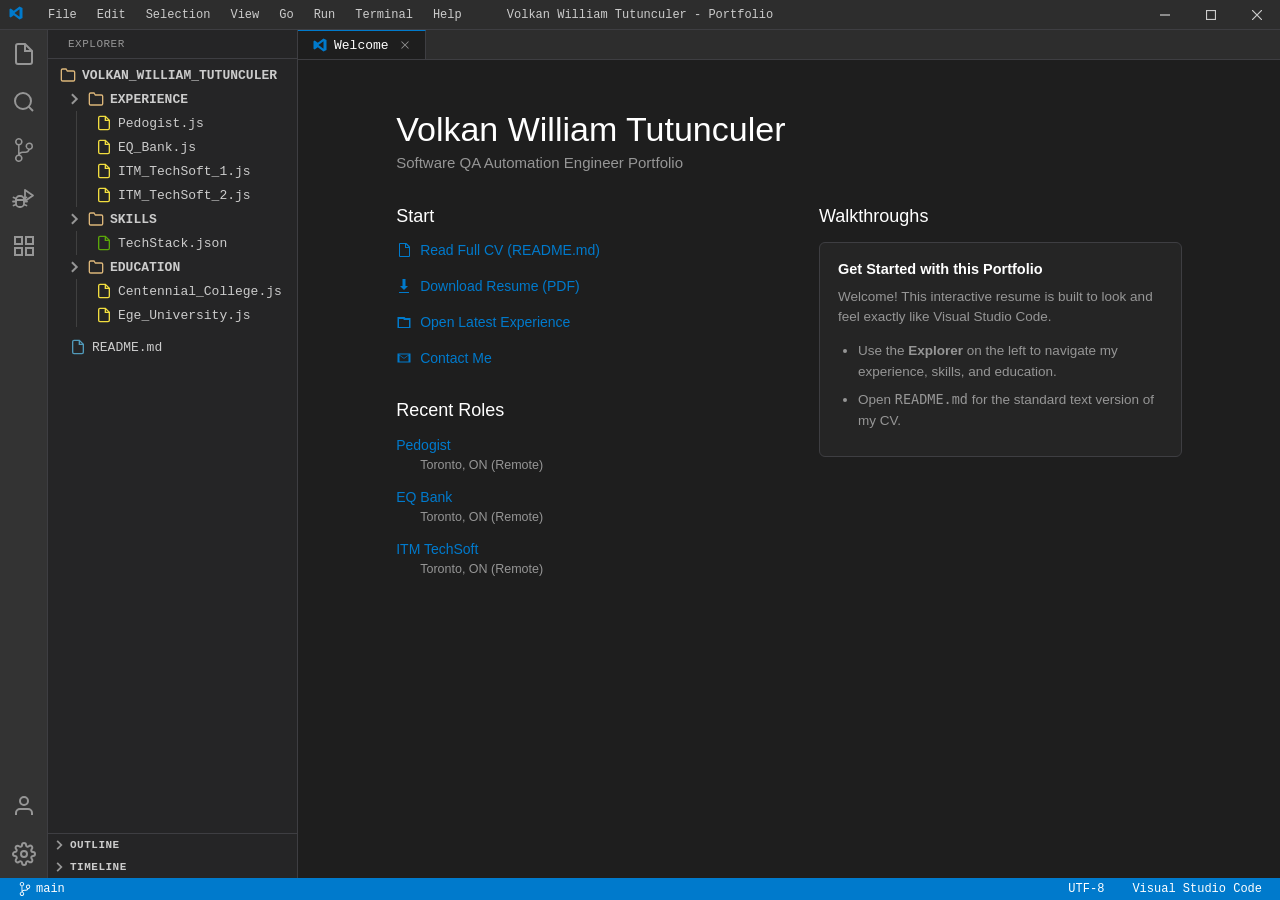
==== index.html @ 27e16d0a "first commit" ====
<!DOCTYPE html>
<html lang="en">

<head>
    <meta charset="UTF-8">
    <meta name="viewport" content="width=device-width, initial-scale=1.0">
    <title>Volkan William Tutunculer - Portfolio</title>
    <link rel="stylesheet" href="style.css">
</head>

<body>
    <div class="vscode-container">
        <div class="title-bar">
            <div class="title-bar-left">
                <div class="hamburger-menu" id="hamburger-btn">
                    <svg viewBox="0 0 24 24" fill="none" stroke="currentColor" stroke-width="2">
                        <line x1="3" y1="12" x2="21" y2="12"></line>
                        <line x1="3" y1="6" x2="21" y2="6"></line>
                        <line x1="3" y1="18" x2="21" y2="18"></line>
                    </svg>
                </div>
                <div class="title-bar-icon">
                    <svg viewBox="0 0 16 16" fill="none" xmlns="http://www.w3.org/2000/svg">
                        <path
                            d="M11.5 1.5L5.76 5.76L2.72 3.4L1.5 4.16V11.84L2.72 12.6L5.76 10.24L11.5 14.5L14.5 13.12V2.88L11.5 1.5ZM11.5 11.72L6.48 8L11.5 4.28V11.72Z"
                            fill="currentColor" />
                    </svg>
                </div>
                <div class="title-bar-menu">
                    <span>File</span><span>Edit</span><span>Selection</span><span>View</span><span>Go</span><span>Run</span><span>Terminal</span><span>Help</span>
                </div>
            </div>
            <div class="title-bar-center">Volkan William Tutunculer - Portfolio</div>
            <div class="title-bar-right">
                <button class="title-bar-button"><svg viewBox="0 0 10 10" fill="none" stroke="currentColor">
                        <path d="M0,5 H10" />
                    </svg></button>
                <button class="title-bar-button"><svg viewBox="0 0 10 10" fill="none" stroke="currentColor">
                        <rect x="0.5" y="0.5" width="9" height="9" />
                    </svg></button>
                <button class="title-bar-button close"><svg viewBox="0 0 10 10" fill="none" stroke="currentColor">
                        <path d="M0,0 L10,10 M10,0 L0,10" />
                    </svg></button>
            </div>
        </div>

        <div class="activity-bar">
            <div class="activity-bar-top">
                <div class="activity-bar-item" title="Explorer">
                    <svg viewBox="0 0 24 24" fill="none" stroke="currentColor" stroke-width="2">
                        <path d="M13 2H6a2 2 0 0 0-2 2v16a2 2 0 0 0 2 2h12a2 2 0 0 0 2-2V9z" />
                        <polyline points="13 2 13 9 20 9" />
                    </svg>
                </div>
                <div class="activity-bar-item" title="Search">
                    <svg viewBox="0 0 24 24" fill="none" stroke="currentColor" stroke-width="2">
                        <circle cx="11" cy="11" r="8" />
                        <path d="m21 21-4.35-4.35" />
                    </svg>
                </div>
                <div class="activity-bar-item" title="Source Control">
                    <svg viewBox="0 0 24 24" fill="currentColor">
                        <path
                            d="M21.007 8.222A3.738 3.738 0 0 0 15.045 5.2a3.737 3.737 0 0 0 1.156 6.583 2.988 2.988 0 0 1-2.668 1.67h-2.99a4.456 4.456 0 0 0-2.989 1.165V7.4a3.737 3.737 0 1 0-1.494 0v9.117a3.776 3.776 0 1 0 1.816.099 2.99 2.99 0 0 1 2.668-1.667h2.99a4.484 4.484 0 0 0 4.223-3.039 3.736 3.736 0 0 0 3.25-3.687zM4.565 3.738a2.242 2.242 0 1 1 4.484 0 2.242 2.242 0 0 1-4.484 0zm4.484 16.441a2.242 2.242 0 1 1-4.484 0 2.242 2.242 0 0 1 4.484 0zm8.221-9.715a2.242 2.242 0 1 1 0-4.485 2.242 2.242 0 0 1 0 4.485z" />
                    </svg>
                </div>
                <div class="activity-bar-item" title="Run and Debug">
                    <svg viewBox="0 0 24 24" fill="none" stroke="currentColor" stroke-width="1.8" stroke-linecap="round"
                        stroke-linejoin="round">
                        <polygon points="13,4 21,9.5 13,15" />
                        <rect x="4" y="10" width="8" height="11" rx="3.5" />
                        <path d="M4 14h8" />
                        <path d="M1.5 11.5L4 12.5 M1 15.5h3 M1.5 19.5L4 18.5" />
                        <path d="M14.5 11.5L12 12.5 M15 15.5h-3 M14.5 19.5L12 18.5" />
                    </svg>
                </div>
                <div class="activity-bar-item" title="Extensions">
                    <svg viewBox="0 0 24 24" fill="none" stroke="currentColor" stroke-width="2">
                        <rect x="3" y="3" width="7" height="7" />
                        <rect x="14" y="3" width="7" height="7" />
                        <rect x="14" y="14" width="7" height="7" />
                        <rect x="3" y="14" width="7" height="7" />
                    </svg>
                </div>
            </div>

            <div class="activity-bar-bottom">
                <div class="activity-bar-item" title="Accounts">
                    <svg viewBox="0 0 24 24" fill="none" stroke="currentColor" stroke-width="2">
                        <path d="M20 21v-2a4 4 0 0 0-4-4H8a4 4 0 0 0-4 4v2" />
                        <circle cx="12" cy="7" r="4" />
                    </svg>
                </div>
                <div class="activity-bar-item" title="Manage">
                    <svg viewBox="0 0 24 24" fill="none" stroke="currentColor" stroke-width="2">
                        <circle cx="12" cy="12" r="3" />
                        <path
                            d="M19.4 15a1.65 1.65 0 0 0 .33 1.82l.06.06a2 2 0 0 1 0 2.83 2 2 0 0 1-2.83 0l-.06-.06a1.65 1.65 0 0 0-1.82-.33 1.65 1.65 0 0 0-1 1.51V21a2 2 0 0 1-2 2 2 2 0 0 1-2-2v-.09A1.65 1.65 0 0 0 9 19.4a1.65 1.65 0 0 0-1.82.33l-.06.06a2 2 0 0 1-2.83 0 2 2 0 0 1 0-2.83l.06-.06a1.65 1.65 0 0 0 .33-1.82 1.65 1.65 0 0 0-1.51-1H3a2 2 0 0 1-2-2 2 2 0 0 1 2-2h.09A1.65 1.65 0 0 0 4.6 9a1.65 1.65 0 0 0-.33-1.82l-.06-.06a2 2 0 0 1 0-2.83 2 2 0 0 1 2.83 0l.06.06a1.65 1.65 0 0 0 1.82.33H9a1.65 1.65 0 0 0 1-1.51V3a2 2 0 0 1 2-2 2 2 0 0 1 2 2v.09a1.65 1.65 0 0 0 1 1.51 1.65 1.65 0 0 0 1.82-.33l.06-.06a2 2 0 0 1 2.83 0 2 2 0 0 1 0 2.83l-.06.06a1.65 1.65 0 0 0-.33 1.82V9a1.65 1.65 0 0 0 1.51 1H21a2 2 0 0 1 2 2 2 2 0 0 1-2 2h-.09a1.65 1.65 0 0 0-1.51 1z" />
                    </svg>
                </div>
            </div>
        </div>

        <div class="sidebar-overlay" id="sidebar-overlay"></div>

        <div class="sidebar" id="sidebar">
            <div class="sidebar-header">EXPLORER</div>
            <div class="sidebar-content">
                <div class="file-tree">
                    <div class="file-tree-item folder indent-0" style="cursor: default;">
                        <svg viewBox="0 0 24 24" fill="none" stroke="currentColor" stroke-width="2" class="icon-folder">
                            <path d="M22 19a2 2 0 0 1-2 2H4a2 2 0 0 1-2-2V5a2 2 0 0 1 2-2h5l2 3h9a2 2 0 0 1 2 2z" />
                        </svg>
                        <span>VOLKAN_WILLIAM_TUTUNCULER</span>
                    </div>

                    <div class="folder-group">
                        <div class="file-tree-item folder indent-1">
                            <svg class="chevron" viewBox="0 0 16 16" fill="currentColor">
                                <path d="M5.2 3.9l1.4-1.4 5.5 5.5-5.5 5.5-1.4-1.4 4.1-4.1z" />
                            </svg>
                            <svg viewBox="0 0 24 24" fill="none" stroke="currentColor" stroke-width="2"
                                class="icon-folder">
                                <path d="M22 19a2 2 0 0 1-2 2H4a2 2 0 0 1-2-2V5a2 2 0 0 1 2-2h5l2 3h9a2 2 0 0 1 2 2z" />
                            </svg>
                            <span>EXPERIENCE</span>
                        </div>
                        <div class="folder-contents">
                            <div class="file-tree-item indent-2" data-file="Pedogist.js">
                                <svg viewBox="0 0 24 24" fill="none" stroke="#f1dd3f" stroke-width="2" width="16"
                                    height="16">
                                    <path d="M14 2H6a2 2 0 0 0-2 2v16a2 2 0 0 0 2 2h12a2 2 0 0 0 2-2V8z" />
                                    <polyline points="14 2 14 8 20 8" />
                                </svg>
                                <span>Pedogist.js</span>
                            </div>
                            <div class="file-tree-item indent-2" data-file="EQ_Bank.js">
                                <svg viewBox="0 0 24 24" fill="none" stroke="#f1dd3f" stroke-width="2" width="16"
                                    height="16">
                                    <path d="M14 2H6a2 2 0 0 0-2 2v16a2 2 0 0 0 2 2h12a2 2 0 0 0 2-2V8z" />
                                    <polyline points="14 2 14 8 20 8" />
                                </svg>
                                <span>EQ_Bank.js</span>
                            </div>
                            <div class="file-tree-item indent-2" data-file="ITM_TechSoft_1.js">
                                <svg viewBox="0 0 24 24" fill="none" stroke="#f1dd3f" stroke-width="2" width="16"
                                    height="16">
                                    <path d="M14 2H6a2 2 0 0 0-2 2v16a2 2 0 0 0 2 2h12a2 2 0 0 0 2-2V8z" />
                                    <polyline points="14 2 14 8 20 8" />
                                </svg>
                                <span>ITM_TechSoft_1.js</span>
                            </div>
                            <div class="file-tree-item indent-2" data-file="ITM_TechSoft_2.js">
                                <svg viewBox="0 0 24 24" fill="none" stroke="#f1dd3f" stroke-width="2" width="16"
                                    height="16">
                                    <path d="M14 2H6a2 2 0 0 0-2 2v16a2 2 0 0 0 2 2h12a2 2 0 0 0 2-2V8z" />
                                    <polyline points="14 2 14 8 20 8" />
                                </svg>
                                <span>ITM_TechSoft_2.js</span>
                            </div>
                        </div>
                    </div>

                    <div class="folder-group">
                        <div class="file-tree-item folder indent-1">
                            <svg class="chevron" viewBox="0 0 16 16" fill="currentColor">
                                <path d="M5.2 3.9l1.4-1.4 5.5 5.5-5.5 5.5-1.4-1.4 4.1-4.1z" />
                            </svg>
                            <svg viewBox="0 0 24 24" fill="none" stroke="currentColor" stroke-width="2"
                                class="icon-folder">
                                <path d="M22 19a2 2 0 0 1-2 2H4a2 2 0 0 1-2-2V5a2 2 0 0 1 2-2h5l2 3h9a2 2 0 0 1 2 2z" />
                            </svg>
                            <span>SKILLS</span>
                        </div>
                        <div class="folder-contents">
                            <div class="file-tree-item indent-2" data-file="TechStack.json">
                                <svg viewBox="0 0 24 24" fill="none" stroke="#5ba709" stroke-width="2" width="16"
                                    height="16">
                                    <path d="M14 2H6a2 2 0 0 0-2 2v16a2 2 0 0 0 2 2h12a2 2 0 0 0 2-2V8z" />
                                    <polyline points="14 2 14 8 20 8" />
                                </svg>
                                <span>TechStack.json</span>
                            </div>
                        </div>
                    </div>

                    <div class="folder-group">
                        <div class="file-tree-item folder indent-1">
                            <svg class="chevron" viewBox="0 0 16 16" fill="currentColor">
                                <path d="M5.2 3.9l1.4-1.4 5.5 5.5-5.5 5.5-1.4-1.4 4.1-4.1z" />
                            </svg>
                            <svg viewBox="0 0 24 24" fill="none" stroke="currentColor" stroke-width="2"
                                class="icon-folder">
                                <path d="M22 19a2 2 0 0 1-2 2H4a2 2 0 0 1-2-2V5a2 2 0 0 1 2-2h5l2 3h9a2 2 0 0 1 2 2z" />
                            </svg>
                            <span>EDUCATION</span>
                        </div>
                        <div class="folder-contents">
                            <div class="file-tree-item indent-2" data-file="Centennial_College.js">
                                <svg viewBox="0 0 24 24" fill="none" stroke="#f1dd3f" stroke-width="2" width="16"
                                    height="16">
                                    <path d="M14 2H6a2 2 0 0 0-2 2v16a2 2 0 0 0 2 2h12a2 2 0 0 0 2-2V8z" />
                                    <polyline points="14 2 14 8 20 8" />
                                </svg>
                                <span>Centennial_College.js</span>
                            </div>
                            <div class="file-tree-item indent-2" data-file="Ege_University.js">
                                <svg viewBox="0 0 24 24" fill="none" stroke="#f1dd3f" stroke-width="2" width="16"
                                    height="16">
                                    <path d="M14 2H6a2 2 0 0 0-2 2v16a2 2 0 0 0 2 2h12a2 2 0 0 0 2-2V8z" />
                                    <polyline points="14 2 14 8 20 8" />
                                </svg>
                                <span>Ege_University.js</span>
                            </div>
                        </div>
                    </div>

                    <div class="file-tree-item indent-1" data-file="README.md" style="margin-top: 8px;">
                        <svg viewBox="0 0 24 24" fill="none" stroke="#519aba" stroke-width="2" width="16" height="16">
                            <path d="M14 2H6a2 2 0 0 0-2 2v16a2 2 0 0 0 2 2h12a2 2 0 0 0 2-2V8z" />
                            <polyline points="14 2 14 8 20 8" />
                        </svg>
                        <span>README.md</span>
                    </div>

                </div>

                <div class="sidebar-footer-panels">
                    <div class="panel-header">
                        <svg viewBox="0 0 16 16" fill="currentColor">
                            <path d="M5.2 3.9l1.4-1.4 5.5 5.5-5.5 5.5-1.4-1.4 4.1-4.1z" />
                        </svg>
                        OUTLINE
                    </div>
                    <div class="panel-header">
                        <svg viewBox="0 0 16 16" fill="currentColor">
                            <path d="M5.2 3.9l1.4-1.4 5.5 5.5-5.5 5.5-1.4-1.4 4.1-4.1z" />
                        </svg>
                        TIMELINE
                    </div>
                </div>
            </div>
        </div>

        <div class="editor">
            <div class="editor-tabs" id="tabs-container"></div>
            <div class="editor-content-wrapper">
                <div id="welcome-screen" class="welcome-screen" style="display: none;">
                    <div class="welcome-header">
                        <h1>Volkan William Tutunculer</h1>
                        <p>Software QA Automation Engineer Portfolio</p>
                    </div>
                    <div class="welcome-content">
                        <div class="welcome-col">
                            <h2>Start</h2>
                            <ul class="welcome-list">
                                <li>
                                    <a class="welcome-link" onclick="openFileHelper('README.md')">
                                        <svg viewBox="0 0 16 16">
                                            <path
                                                d="M13.71 4.29l-3-3L10 1H4a1 1 0 0 0-1 1v12a1 1 0 0 0 1 1h9a1 1 0 0 0 1-1V5l-.29-.71zM10 2.41l2.59 2.59H10V2.41zM13 14H4V2h5v4h4v8z" />
                                        </svg>
                                        Read Full CV (README.md)
                                    </a>
                                </li>
                                <li>
                                    <a class="welcome-link" href="william_tutunculer_resume_2303.pdf"
                                        download="William_Tutunculer_Resume.pdf" target="_blank">
                                        <svg viewBox="0 0 16 16" fill="currentColor">
                                            <path d="M8 12l-4-4h2.5V1h3v7H12L8 12zm-5 2v1h10v-1H3z" />
                                        </svg>
                                        Download Resume (PDF)
                                    </a>
                                </li>
                                <li>
                                    <a class="welcome-link" onclick="openFileHelper('Pedogist.js')">
                                        <svg viewBox="0 0 16 16">
                                            <path d="M14 4h-4.5l-1-1h-7v11h13V4zm-1 9H3V5h4.08l1 1H13v7z" />
                                        </svg>
                                        Open Latest Experience
                                    </a>
                                </li>
                                <li>
                                    <a class="welcome-link" href="mailto:volkan.tutunculer@outlook.com">
                                        <svg viewBox="0 0 16 16">
                                            <path
                                                d="M1.5 3.5v9h13v-9h-13zM13 4.5l-5 3.5-5-3.5h10zm-.5 7h-9v-6l4.5 3.15L12.5 5.5v6z" />
                                        </svg>
                                        Contact Me
                                    </a>
                                </li>
                            </ul>

                            <h2>Recent Roles</h2>
                            <ul class="welcome-list">
                                <li>
                                    <a class="welcome-link" onclick="openFileHelper('Pedogist.js')">Pedogist</a>
                                    <div class="welcome-detail">Toronto, ON (Remote)</div>
                                </li>
                                <li>
                                    <a class="welcome-link" onclick="openFileHelper('EQ_Bank.js')">EQ Bank</a>
                                    <div class="welcome-detail">Toronto, ON (Remote)</div>
                                </li>
                                <li>
                                    <a class="welcome-link" onclick="openFileHelper('ITM_TechSoft_1.js')">ITM
                                        TechSoft</a>
                                    <div class="welcome-detail">Toronto, ON (Remote)</div>
                                </li>
                            </ul>
                        </div>

                        <div class="welcome-col">
                            <h2>Walkthroughs</h2>
                            <div class="walkthrough-card">
                                <h3>Get Started with this Portfolio</h3>
                                <p>Welcome! This interactive resume is built to look and feel exactly like Visual Studio
                                    Code.</p>
                                <ul class="walkthrough-bullets">
                                    <li style="margin-bottom: 6px;">Use the <b>Explorer</b> on the left to navigate my
                                        experience, skills,
                                        and education.</li>
                                    <li style="margin-bottom: 6px;">Open <code>README.md</code> for the standard text
                                        version of my CV.
                                    </li>
                                </ul>
                            </div>
                        </div>
                    </div>
                </div>

                <div class="editor-code" id="editor-code">
                    <div class="line-numbers" id="line-numbers-container"></div>
                    <div class="code-area">
                        <pre id="code-output"></pre>
                    </div>
                </div>

                <div class="terminal-container" id="terminal-container" style="display: none;">
                    <div class="terminal-header">
                        <span>PROBLEMS</span>
                        <span>OUTPUT</span>
                        <span>DEBUG CONSOLE</span>
                        <span class="active">TERMINAL</span>
                        <span>PORTS</span>

                        <div class="terminal-header-right">
                            <svg viewBox="0 0 24 24" fill="none" stroke="currentColor" stroke-width="2">
                                <path d="M12 20h9" />
                                <path d="M16.5 3.5a2.121 2.121 0 0 1 3 3L7 19l-4 1 1-4L16.5 3.5z" />
                            </svg>
                            <svg viewBox="0 0 24 24" fill="none" stroke="currentColor" stroke-width="2">
                                <polyline points="3 6 5 6 21 6" />
                                <path
                                    d="M19 6v14a2 2 0 0 1-2 2H7a2 2 0 0 1-2-2V6m3 0V4a2 2 0 0 1 2-2h4a2 2 0 0 1 2 2v2" />
                                <line x1="10" y1="11" x2="10" y2="17" />
                                <line x1="14" y1="11" x2="14" y2="17" />
                            </svg>
                            <svg viewBox="0 0 24 24" fill="none" stroke="currentColor" stroke-width="2">
                                <polyline points="18 15 12 9 6 15" />
                            </svg>
                            <svg viewBox="0 0 24 24" fill="none" stroke="currentColor" stroke-width="2">
                                <line x1="18" y1="6" x2="6" y2="18" />
                                <line x1="6" y1="6" x2="18" y2="18" />
                            </svg>
                        </div>
                    </div>
                    <div class="terminal-body" id="terminal-body">
                        <div class="terminal-prompt">
                            <span class="term-path">PS D:\Projects\Portfolio&gt;</span>
                            <span class="term-cursor"></span>
                        </div>
                    </div>
                </div>
            </div>
        </div>

        <div class="status-bar">
            <div class="status-bar-left">
                <div class="status-bar-item"><svg viewBox="0 0 24 24" fill="currentColor">
                        <path
                            d="M21.007 8.222A3.738 3.738 0 0 0 15.045 5.2a3.737 3.737 0 0 0 1.156 6.583 2.988 2.988 0 0 1-2.668 1.67h-2.99a4.456 4.456 0 0 0-2.989 1.165V7.4a3.737 3.737 0 1 0-1.494 0v9.117a3.776 3.776 0 1 0 1.816.099 2.99 2.99 0 0 1 2.668-1.667h2.99a4.484 4.484 0 0 0 4.223-3.039 3.736 3.736 0 0 0 3.25-3.687zM4.565 3.738a2.242 2.242 0 1 1 4.484 0 2.242 2.242 0 0 1-4.484 0zm4.484 16.441a2.242 2.242 0 1 1-4.484 0 2.242 2.242 0 0 1 4.484 0zm8.221-9.715a2.242 2.242 0 1 1 0-4.485 2.242 2.242 0 0 1 0 4.485z" />
                    </svg><span>main</span></div>
            </div>
            <div class="status-bar-right">
                <div class="status-bar-item">UTF-8</div>
                <div class="status-bar-item" id="status-language">Visual Studio Code</div>
            </div>
        </div>
    </div>

    <script src="script.js"></script>
</body>

</html>
---- style.css ----
/* VS Code Dark+ Theme Colors */
:root {
  --vscode-bg: #1e1e1e;
  --vscode-sidebar-bg: #252526;
  --vscode-activity-bar-bg: #333333;
  --vscode-editor-bg: #1e1e1e;
  --vscode-tab-bg: #2d2d2d;
  --vscode-tab-active-bg: #1e1e1e;
  --vscode-status-bar-bg: #007acc;
  --vscode-border: #3e3e42;

  --vscode-fg: #cccccc;
  --vscode-fg-secondary: #969696;
  --vscode-fg-active: #ffffff;

  --vscode-accent: #007acc;
  --vscode-accent-hover: #1f8ad2;
  --vscode-hover: #2a2d2e;
  --vscode-line-number: #858585;
  --vscode-selection: #264f78;
  --vscode-guide: #404040;

  /* Syntax Highlighting */
  --syntax-keyword: #569cd6;
  --syntax-string: #ce9178;
  --syntax-number: #b5cea8;
  --syntax-property: #9cdcfe;
  --syntax-comment: #6a9955;

  /* Terminal Colors */
  --term-green: #16c60c;
  --term-blue: #3b8eea;
  --term-yellow: #f5f543;
}

* {
  margin: 0;
  padding: 0;
  box-sizing: border-box;
}

body {
  font-family: "Consolas", "Courier New", "Monaco", monospace;
  background: var(--vscode-bg);
  color: var(--vscode-fg);
  overflow: hidden;
  height: 100vh;
}

/* Main Container */
.vscode-container {
  display: grid;
  grid-template-columns: 48px 250px 1fr;
  grid-template-rows: 30px 1fr 22px;
  height: 100vh;
  width: 100vw;
  position: relative;
}

/* Title Bar */
.title-bar {
  grid-column: 1 / -1;
  grid-row: 1;
  background: var(--vscode-tab-bg);
  display: flex;
  align-items: center;
  justify-content: space-between;
  padding: 0;
  font-size: 12px;
  border-bottom: 1px solid var(--vscode-border);
  user-select: none;
}

.title-bar-left {
  display: flex;
  align-items: center;
  gap: 16px;
  padding-left: 8px;
}

.hamburger-menu {
  display: none;
  align-items: center;
  justify-content: center;
  width: 26px;
  height: 26px;
  cursor: pointer;
  border-radius: 3px;
}

.hamburger-menu:hover {
  background: var(--vscode-hover);
}

.title-bar-icon svg {
  width: 16px;
  height: 16px;
  color: #007acc;
  transition: color 0.2s ease;
  cursor: pointer;
}

.title-bar-icon:hover svg {
  color: #4fb1ff;
}

.title-bar-menu {
  display: flex;
  gap: 4px;
}

.title-bar-menu span {
  padding: 4px 8px;
  cursor: pointer;
  transition: background 0.1s;
}

.title-bar-menu span:hover {
  background: var(--vscode-hover);
}

.title-bar-center {
  position: absolute;
  left: 50%;
  transform: translateX(-50%);
  white-space: nowrap;
}

.title-bar-right {
  display: flex;
  height: 100%;
}

.title-bar-button {
  width: 46px;
  height: 100%;
  display: flex;
  align-items: center;
  justify-content: center;
  background: transparent;
  border: none;
  color: var(--vscode-fg);
  cursor: default;
  transition: background 0.1s;
}

.title-bar-button:hover {
  background: rgba(255, 255, 255, 0.1);
}

.title-bar-button.close:hover {
  background: #e81123;
  color: white;
}

.title-bar-button svg {
  width: 10px;
  height: 10px;
  stroke-width: 1.2;
}

/* Activity Bar */
.activity-bar {
  grid-column: 1;
  grid-row: 2;
  background: var(--vscode-activity-bar-bg);
  display: flex;
  flex-direction: column;
  align-items: center;
  border-right: 1px solid var(--vscode-border);
  z-index: 10;
}

.activity-bar-top {
  display: flex;
  flex-direction: column;
  align-items: center;
  width: 100%;
}

.activity-bar-bottom {
  display: flex;
  flex-direction: column;
  align-items: center;
  width: 100%;
  margin-top: auto;
}

.activity-bar-item {
  width: 48px;
  height: 48px;
  display: flex;
  align-items: center;
  justify-content: center;
  color: var(--vscode-fg-secondary);
  cursor: default;
  position: relative;
}

.activity-bar-item:hover {
  color: var(--vscode-fg-active);
}

.activity-bar-item svg {
  width: 24px;
  height: 24px;
}

.sidebar-overlay {
  display: none;
  position: absolute;
  top: 30px;
  left: 48px;
  right: 0;
  bottom: 22px;
  background: rgba(0, 0, 0, 0.5);
  z-index: 30;
}

/* Sidebar & Explorer */
.sidebar {
  grid-column: 2;
  grid-row: 2;
  background: var(--vscode-sidebar-bg);
  display: flex;
  flex-direction: column;
  border-right: 1px solid var(--vscode-border);
  overflow: hidden;
  z-index: 10;
}

.sidebar-header {
  padding: 8px 20px;
  font-size: 11px;
  letter-spacing: 0.5px;
  color: var(--vscode-fg-secondary);
  border-bottom: 1px solid var(--vscode-border);
  flex-shrink: 0;
}

.sidebar-content {
  flex: 1;
  display: flex;
  flex-direction: column;
  overflow-y: auto;
}

.file-tree {
  padding: 4px 0;
  flex: 1;
}

.file-tree-item {
  display: flex;
  align-items: center;
  gap: 6px;
  padding: 4px 8px;
  font-size: 13px;
  cursor: pointer;
  color: var(--vscode-fg);
  transition: background 0.1s;
  user-select: none;
}

.file-tree-item:hover {
  background: var(--vscode-hover);
}

.file-tree-item.active {
  background: var(--vscode-selection);
  color: var(--vscode-fg-active);
}

.file-tree-item.folder {
  font-weight: 600;
}

.file-tree-item.folder.indent-0:hover {
  background: transparent;
}

.chevron {
  transition: transform 0.15s ease;
  margin-left: -4px;
  color: var(--vscode-fg-secondary);
}

.folder-group.collapsed .chevron {
  transform: rotate(-90deg);
}

.folder-group.collapsed .folder-contents {
  display: none;
}

.indent-0 {
  padding-left: 12px;
}
.indent-1 {
  padding-left: 22px;
}
.indent-2 {
  padding-left: 48px;
}

.folder-contents {
  position: relative;
}

.folder-contents::before {
  content: "";
  position: absolute;
  left: 28px;
  top: 0;
  bottom: 0;
  width: 1px;
  background: var(--vscode-guide);
  z-index: 1;
}

.file-tree-item svg {
  width: 16px;
  height: 16px;
  flex-shrink: 0;
  position: relative;
  z-index: 2;
}

.icon-folder {
  color: #dcb67a;
}

.sidebar-footer-panels {
  flex-shrink: 0;
  border-top: 1px solid var(--vscode-border);
}

.panel-header {
  display: flex;
  align-items: center;
  padding: 0 4px;
  height: 22px;
  font-size: 11px;
  font-weight: 600;
  letter-spacing: 0.5px;
  color: var(--vscode-fg);
  cursor: default;
  transition: background 0.1s;
  user-select: none;
}

.panel-header:hover {
  background: var(--vscode-hover);
}

.panel-header svg {
  width: 14px;
  height: 14px;
  margin-right: 4px;
  color: var(--vscode-fg-secondary);
}

/* Editor Layout */
.editor {
  grid-column: 3;
  grid-row: 2;
  background: var(--vscode-editor-bg);
  display: flex;
  flex-direction: column;
  overflow: hidden;
}

.editor-tabs {
  display: flex;
  background: var(--vscode-tab-bg);
  border-bottom: 1px solid var(--vscode-border);
  overflow-x: auto;
  flex-shrink: 0;
  height: 30px;
  -ms-overflow-style: none;
  scrollbar-width: none;
}

.editor-tabs::-webkit-scrollbar {
  display: none;
}

.editor-tab {
  display: flex;
  align-items: center;
  gap: 6px;
  padding: 0 10px 0 14px;
  height: 100%;
  font-size: 13px;
  background: var(--vscode-tab-bg);
  color: var(--vscode-fg-secondary);
  border-right: 1px solid var(--vscode-border);
  border-top: 2px solid transparent;
  cursor: pointer;
  min-width: 120px;
  max-width: 200px;
  user-select: none;
}

.editor-tab:hover {
  color: var(--vscode-fg);
}

.editor-tab.active {
  background: var(--vscode-tab-active-bg);
  color: var(--vscode-fg-active);
  border-top: 1.5px solid var(--vscode-accent);
}

.tab-name {
  flex: 1;
  white-space: nowrap;
  overflow: hidden;
  text-overflow: ellipsis;
}

.tab-close {
  display: flex;
  align-items: center;
  justify-content: center;
  width: 20px;
  height: 20px;
  border-radius: 4px;
  border: none;
  background: transparent;
  color: var(--vscode-fg-secondary);
  cursor: pointer;
  opacity: 0;
  transition:
    opacity 0.1s,
    background 0.1s;
}

.editor-tab:hover .tab-close,
.editor-tab.active .tab-close {
  opacity: 1;
}

.tab-close:hover {
  background: var(--vscode-hover);
  color: var(--vscode-fg-active);
}

.editor-content-wrapper {
  flex: 1;
  display: flex;
  flex-direction: column;
  overflow: hidden;
}

/* WELCOME SCREEN (VS CODE STYLE) */
.welcome-screen {
  font-family: "Segoe WPC", "Segoe UI", Tahoma, Geneva, Verdana, sans-serif;
  padding: 50px 10%;
  color: var(--vscode-fg);
  height: 100%;
  overflow-y: auto;
  background: var(--vscode-editor-bg);
  display: flex;
  flex-direction: column;
}

.welcome-header h1 {
  font-size: 34px;
  font-weight: 300;
  color: var(--vscode-fg-active);
  margin-bottom: 5px;
}

.welcome-header p {
  font-size: 15px;
  color: var(--vscode-fg-secondary);
  margin-bottom: 35px;
  font-weight: 400;
}

.welcome-content {
  display: flex;
  gap: 60px;
  flex-wrap: wrap;
}

.welcome-col {
  flex: 1;
  min-width: 250px;
}

.welcome-col h2 {
  font-size: 18px;
  font-weight: 400;
  margin-bottom: 15px;
  color: var(--vscode-fg-active);
}

.welcome-list {
  list-style: none;
  margin-bottom: 30px;
}

.welcome-list li {
  margin-bottom: 16px;
}

.welcome-link {
  display: inline-flex;
  align-items: center;
  gap: 8px;
  cursor: pointer;
  color: var(--vscode-accent);
  text-decoration: none;
  font-size: 14px;
}

.welcome-link:hover {
  color: var(--vscode-accent-hover);
}

.welcome-link svg {
  width: 16px;
  height: 16px;
  fill: currentColor;
  flex-shrink: 0;
}

.welcome-detail {
  font-size: 12.5px;
  color: var(--vscode-fg-secondary);
  margin-left: 24px;
  margin-top: 4px;
}

.walkthrough-card {
  background: rgba(255, 255, 255, 0.03);
  padding: 18px;
  border-radius: 6px;
  border: 1px solid var(--vscode-border);
  margin-bottom: 15px;
  transition: background 0.2s;
}

.walkthrough-card:hover {
  background: rgba(255, 255, 255, 0.05);
}

.walkthrough-card h3 {
  font-size: 14.5px;
  margin-bottom: 10px;
  color: var(--vscode-fg-active);
  font-weight: 600;
}

.walkthrough-card p {
  font-size: 13.5px;
  color: var(--vscode-fg-secondary);
  line-height: 1.5;
}

.walkthrough-bullets {
  margin-top: 12px;
  margin-left: 20px;
  font-size: 13.5px;
  color: var(--vscode-fg-secondary);
  line-height: 1.6;
}

/* CODE AREA */
.editor-code {
  flex: 1;
  display: flex;
  overflow: auto;
}

.line-numbers {
  padding: 16px 8px;
  background: var(--vscode-editor-bg);
  color: var(--vscode-line-number);
  font-size: 13px;
  line-height: 20px;
  text-align: right;
  min-width: 50px;
  user-select: none;
  border-right: 1px solid var(--vscode-border);
}

.line-number {
  height: 20px;
}

.code-area {
  flex: 1;
  padding: 16px;
  overflow: auto;
}

.code-area pre {
  margin: 0;
  font-size: 14px;
  line-height: 20px;
  color: var(--vscode-fg);
  white-space: pre-wrap;
}

/* TERMINAL AREA */
.terminal-container {
  height: 25%;
  min-height: 120px;
  border-top: 1px solid var(--vscode-border);
  background: var(--vscode-editor-bg);
  display: flex;
  flex-direction: column;
  flex-shrink: 0;
}

.terminal-header {
  display: flex;
  align-items: center;
  gap: 16px;
  padding: 0 16px;
  height: 35px;
  font-size: 11px;
  letter-spacing: 0.5px;
  color: var(--vscode-fg-secondary);
  border-bottom: 1px solid var(--vscode-border);
  user-select: none;
}

.terminal-header span {
  cursor: pointer;
  text-transform: uppercase;
}

.terminal-header span:hover {
  color: var(--vscode-fg);
}

.terminal-header span.active {
  color: var(--vscode-fg-active);
  border-bottom: 1px solid var(--vscode-accent);
  height: 100%;
  display: flex;
  align-items: center;
}

.terminal-header-right {
  margin-left: auto;
  display: flex;
  gap: 8px;
  align-items: center;
}

.terminal-header-right svg {
  width: 14px;
  height: 14px;
  cursor: pointer;
}

.terminal-header-right svg:hover {
  color: var(--vscode-fg-active);
}

.terminal-body {
  flex: 1;
  padding: 10px 16px;
  overflow-y: auto;
  font-size: 13.5px;
  line-height: 1.6;
  color: var(--vscode-fg);
}

.terminal-prompt {
  display: flex;
  align-items: center;
  gap: 8px;
  margin-bottom: 8px;
}

.term-path {
  color: var(--term-green);
  font-weight: bold;
}

.term-cursor {
  display: inline-block;
  width: 8px;
  height: 15px;
  background-color: var(--vscode-fg);
  animation: blink 1s step-end infinite;
  vertical-align: middle;
}

@keyframes blink {
  0%,
  100% {
    opacity: 1;
  }
  50% {
    opacity: 0;
  }
}

/* Syntax Highlights */
.keyword {
  color: var(--syntax-keyword);
}
.string {
  color: var(--syntax-string);
}
.number {
  color: var(--syntax-number);
}
.property {
  color: var(--syntax-property);
}
.comment {
  color: var(--syntax-comment);
  font-style: italic;
}
.punctuation {
  color: var(--vscode-fg);
}

/* Status Bar */
.status-bar {
  grid-column: 1 / -1;
  grid-row: 3;
  background: var(--vscode-status-bar-bg);
  display: flex;
  align-items: center;
  justify-content: space-between;
  padding: 0 12px;
  font-size: 12px;
  color: #ffffff;
  z-index: 20;
}

.status-bar-left,
.status-bar-right {
  display: flex;
  align-items: center;
  gap: 16px;
}

.status-bar-item {
  display: flex;
  align-items: center;
  gap: 4px;
  cursor: pointer;
  padding: 0 6px;
}

.status-bar-item:hover {
  background: rgba(255, 255, 255, 0.1);
}

.status-bar-item svg {
  width: 14px;
  height: 14px;
}

::-webkit-scrollbar {
  width: 10px;
  height: 10px;
}

::-webkit-scrollbar-track {
  background: var(--vscode-editor-bg);
}

::-webkit-scrollbar-thumb {
  background: #424242;
  border-radius: 5px;
}

::-webkit-scrollbar-thumb:hover {
  background: #4e4e4e;
}

@media (max-width: 768px) {
  .vscode-container {
    grid-template-columns: 48px 1fr;
  }

  .editor {
    grid-column: 2;
  }

  .title-bar-menu,
  .title-bar-center {
    display: none;
  }

  .hamburger-menu {
    display: flex;
  }

  .sidebar-overlay.active {
    display: block;
  }

  .sidebar {
    position: absolute;
    top: 30px;
    left: 48px;
    bottom: 22px;
    width: 260px;
    max-width: calc(100vw - 48px);
    background: var(--vscode-sidebar-bg);
    z-index: 50;
    transform: translateX(-119%);
    transition: transform 0.25s ease-in-out;
    box-shadow: 4px 0 15px rgba(0, 0, 0, 0.5);
    grid-column: unset;
    grid-row: unset;
    margin: 0;
  }

  .sidebar.open {
    transform: translateX(0);
  }

  .status-bar-right .status-bar-item:not(:last-child) {
    display: none;
  }

  .terminal-header span:not(.active) {
    display: none;
  }

  .welcome-content {
    gap: 20px;
    flex-direction: column;
  }
}
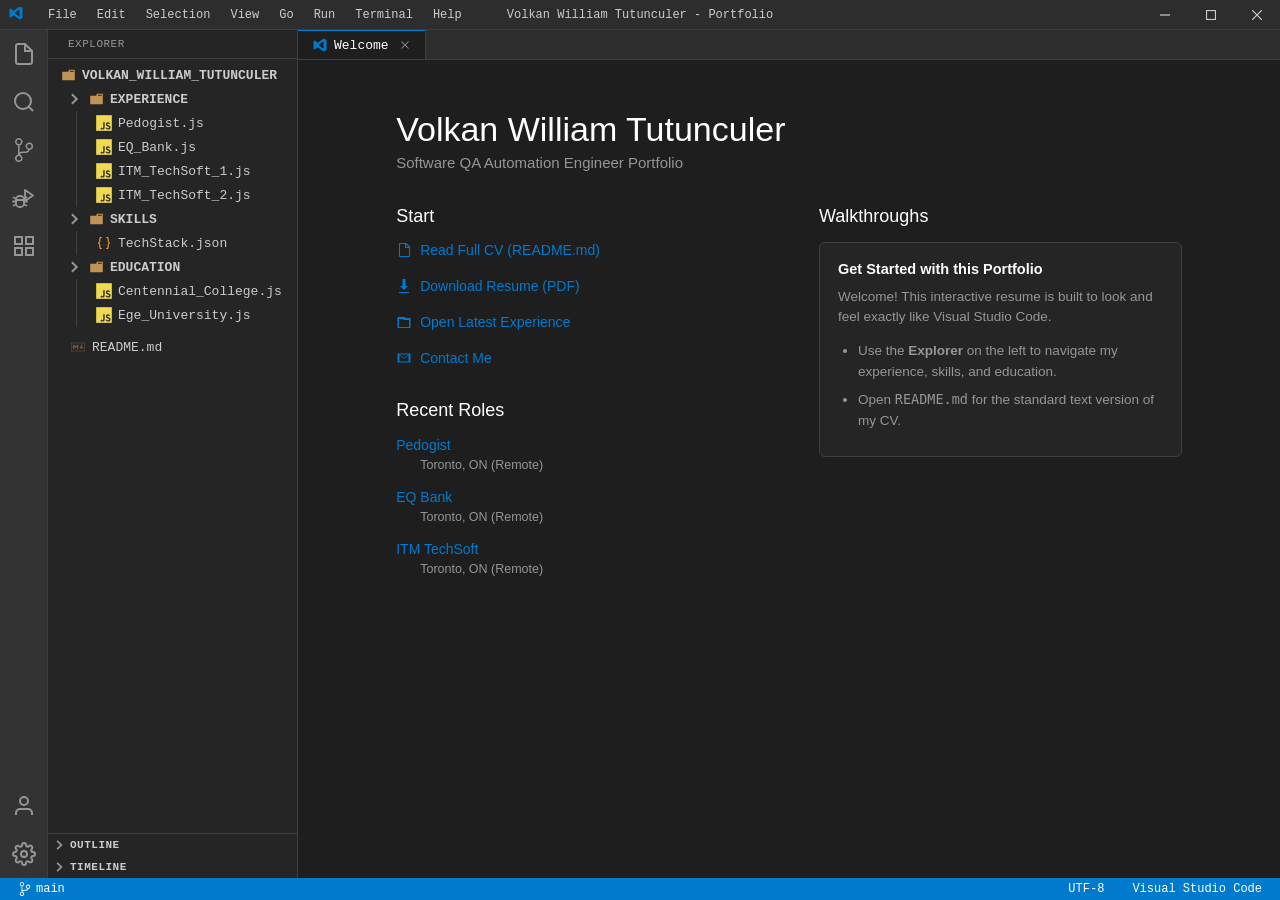
==== commit 10cb6dd1: "icons updated" ====
--- a/index.html
+++ b/index.html
@@ -91,12 +91,16 @@
                         <circle cx="12" cy="7" r="4" />
                     </svg>
                 </div>
-                <div class="activity-bar-item" title="Manage">
+                <div class="activity-bar-item" title="Manage" id="settings-icon">
                     <svg viewBox="0 0 24 24" fill="none" stroke="currentColor" stroke-width="2">
                         <circle cx="12" cy="12" r="3" />
                         <path
                             d="M19.4 15a1.65 1.65 0 0 0 .33 1.82l.06.06a2 2 0 0 1 0 2.83 2 2 0 0 1-2.83 0l-.06-.06a1.65 1.65 0 0 0-1.82-.33 1.65 1.65 0 0 0-1 1.51V21a2 2 0 0 1-2 2 2 2 0 0 1-2-2v-.09A1.65 1.65 0 0 0 9 19.4a1.65 1.65 0 0 0-1.82.33l-.06.06a2 2 0 0 1-2.83 0 2 2 0 0 1 0-2.83l.06-.06a1.65 1.65 0 0 0 .33-1.82 1.65 1.65 0 0 0-1.51-1H3a2 2 0 0 1-2-2 2 2 0 0 1 2-2h.09A1.65 1.65 0 0 0 4.6 9a1.65 1.65 0 0 0-.33-1.82l-.06-.06a2 2 0 0 1 0-2.83 2 2 0 0 1 2.83 0l.06.06a1.65 1.65 0 0 0 1.82.33H9a1.65 1.65 0 0 0 1-1.51V3a2 2 0 0 1 2-2 2 2 0 0 1 2 2v.09a1.65 1.65 0 0 0 1 1.51 1.65 1.65 0 0 0 1.82-.33l.06-.06a2 2 0 0 1 2.83 0 2 2 0 0 1 0 2.83l-.06.06a1.65 1.65 0 0 0-.33 1.82V9a1.65 1.65 0 0 0 1.51 1H21a2 2 0 0 1 2 2 2 2 0 0 1-2 2h-.09a1.65 1.65 0 0 0-1.51 1z" />
                     </svg>
+                    <div class="context-menu" id="settings-menu">
+                        <div class="context-menu-item" data-theme="dark">Dark Theme</div>
+                        <div class="context-menu-item" data-theme="light">Light Theme</div>
+                    </div>
                 </div>
             </div>
         </div>
@@ -108,8 +112,8 @@
             <div class="sidebar-content">
                 <div class="file-tree">
                     <div class="file-tree-item folder indent-0" style="cursor: default;">
-                        <svg viewBox="0 0 24 24" fill="none" stroke="currentColor" stroke-width="2" class="icon-folder">
-                            <path d="M22 19a2 2 0 0 1-2 2H4a2 2 0 0 1-2-2V5a2 2 0 0 1 2-2h5l2 3h9a2 2 0 0 1 2 2z" />
+                        <img src="/img/default_folder.svg" width="16" height="16" class="icon-folder">
+                        <path d="M22 19a2 2 0 0 1-2 2H4a2 2 0 0 1-2-2V5a2 2 0 0 1 2-2h5l2 3h9a2 2 0 0 1 2 2z" />
                         </svg>
                         <span>VOLKAN_WILLIAM_TUTUNCULER</span>
                     </div>
@@ -119,43 +123,26 @@
                             <svg class="chevron" viewBox="0 0 16 16" fill="currentColor">
                                 <path d="M5.2 3.9l1.4-1.4 5.5 5.5-5.5 5.5-1.4-1.4 4.1-4.1z" />
                             </svg>
-                            <svg viewBox="0 0 24 24" fill="none" stroke="currentColor" stroke-width="2"
-                                class="icon-folder">
-                                <path d="M22 19a2 2 0 0 1-2 2H4a2 2 0 0 1-2-2V5a2 2 0 0 1 2-2h5l2 3h9a2 2 0 0 1 2 2z" />
+                            <img src="/img/default_folder.svg" width="16" height="16" class="icon-folder">
+                            <path d="M22 19a2 2 0 0 1-2 2H4a2 2 0 0 1-2-2V5a2 2 0 0 1 2-2h5l2 3h9a2 2 0 0 1 2 2z" />
                             </svg>
                             <span>EXPERIENCE</span>
                         </div>
                         <div class="folder-contents">
                             <div class="file-tree-item indent-2" data-file="Pedogist.js">
-                                <svg viewBox="0 0 24 24" fill="none" stroke="#f1dd3f" stroke-width="2" width="16"
-                                    height="16">
-                                    <path d="M14 2H6a2 2 0 0 0-2 2v16a2 2 0 0 0 2 2h12a2 2 0 0 0 2-2V8z" />
-                                    <polyline points="14 2 14 8 20 8" />
-                                </svg>
+                                <img src="/img/file_type_js.svg" width="16" height="16">
                                 <span>Pedogist.js</span>
                             </div>
                             <div class="file-tree-item indent-2" data-file="EQ_Bank.js">
-                                <svg viewBox="0 0 24 24" fill="none" stroke="#f1dd3f" stroke-width="2" width="16"
-                                    height="16">
-                                    <path d="M14 2H6a2 2 0 0 0-2 2v16a2 2 0 0 0 2 2h12a2 2 0 0 0 2-2V8z" />
-                                    <polyline points="14 2 14 8 20 8" />
-                                </svg>
+                                <img src="/img/file_type_js.svg" width="16" height="16">
                                 <span>EQ_Bank.js</span>
                             </div>
                             <div class="file-tree-item indent-2" data-file="ITM_TechSoft_1.js">
-                                <svg viewBox="0 0 24 24" fill="none" stroke="#f1dd3f" stroke-width="2" width="16"
-                                    height="16">
-                                    <path d="M14 2H6a2 2 0 0 0-2 2v16a2 2 0 0 0 2 2h12a2 2 0 0 0 2-2V8z" />
-                                    <polyline points="14 2 14 8 20 8" />
-                                </svg>
+                                <img src="/img/file_type_js.svg" width="16" height="16">
                                 <span>ITM_TechSoft_1.js</span>
                             </div>
                             <div class="file-tree-item indent-2" data-file="ITM_TechSoft_2.js">
-                                <svg viewBox="0 0 24 24" fill="none" stroke="#f1dd3f" stroke-width="2" width="16"
-                                    height="16">
-                                    <path d="M14 2H6a2 2 0 0 0-2 2v16a2 2 0 0 0 2 2h12a2 2 0 0 0 2-2V8z" />
-                                    <polyline points="14 2 14 8 20 8" />
-                                </svg>
+                                <img src="/img/file_type_js.svg" width="16" height="16">
                                 <span>ITM_TechSoft_2.js</span>
                             </div>
                         </div>
@@ -166,19 +153,12 @@
                             <svg class="chevron" viewBox="0 0 16 16" fill="currentColor">
                                 <path d="M5.2 3.9l1.4-1.4 5.5 5.5-5.5 5.5-1.4-1.4 4.1-4.1z" />
                             </svg>
-                            <svg viewBox="0 0 24 24" fill="none" stroke="currentColor" stroke-width="2"
-                                class="icon-folder">
-                                <path d="M22 19a2 2 0 0 1-2 2H4a2 2 0 0 1-2-2V5a2 2 0 0 1 2-2h5l2 3h9a2 2 0 0 1 2 2z" />
-                            </svg>
+                            <img src="/img/default_folder.svg" width="16" height="16" class="icon-folder">
                             <span>SKILLS</span>
                         </div>
                         <div class="folder-contents">
                             <div class="file-tree-item indent-2" data-file="TechStack.json">
-                                <svg viewBox="0 0 24 24" fill="none" stroke="#5ba709" stroke-width="2" width="16"
-                                    height="16">
-                                    <path d="M14 2H6a2 2 0 0 0-2 2v16a2 2 0 0 0 2 2h12a2 2 0 0 0 2-2V8z" />
-                                    <polyline points="14 2 14 8 20 8" />
-                                </svg>
+                                <img src="/img/file_type_json.svg" width="16" height="16">
                                 <span>TechStack.json</span>
                             </div>
                         </div>
@@ -189,37 +169,23 @@
                             <svg class="chevron" viewBox="0 0 16 16" fill="currentColor">
                                 <path d="M5.2 3.9l1.4-1.4 5.5 5.5-5.5 5.5-1.4-1.4 4.1-4.1z" />
                             </svg>
-                            <svg viewBox="0 0 24 24" fill="none" stroke="currentColor" stroke-width="2"
-                                class="icon-folder">
-                                <path d="M22 19a2 2 0 0 1-2 2H4a2 2 0 0 1-2-2V5a2 2 0 0 1 2-2h5l2 3h9a2 2 0 0 1 2 2z" />
-                            </svg>
+                            <img src="/img/default_folder.svg" width="16" height="16" class="icon-folder">
                             <span>EDUCATION</span>
                         </div>
                         <div class="folder-contents">
                             <div class="file-tree-item indent-2" data-file="Centennial_College.js">
-                                <svg viewBox="0 0 24 24" fill="none" stroke="#f1dd3f" stroke-width="2" width="16"
-                                    height="16">
-                                    <path d="M14 2H6a2 2 0 0 0-2 2v16a2 2 0 0 0 2 2h12a2 2 0 0 0 2-2V8z" />
-                                    <polyline points="14 2 14 8 20 8" />
-                                </svg>
+                                <img src="/img/file_type_js.svg" width="16" height="16">
                                 <span>Centennial_College.js</span>
                             </div>
                             <div class="file-tree-item indent-2" data-file="Ege_University.js">
-                                <svg viewBox="0 0 24 24" fill="none" stroke="#f1dd3f" stroke-width="2" width="16"
-                                    height="16">
-                                    <path d="M14 2H6a2 2 0 0 0-2 2v16a2 2 0 0 0 2 2h12a2 2 0 0 0 2-2V8z" />
-                                    <polyline points="14 2 14 8 20 8" />
-                                </svg>
+                                <img src="/img/file_type_js.svg" width="16" height="16">
                                 <span>Ege_University.js</span>
                             </div>
                         </div>
                     </div>
 
                     <div class="file-tree-item indent-1" data-file="README.md" style="margin-top: 8px;">
-                        <svg viewBox="0 0 24 24" fill="none" stroke="#519aba" stroke-width="2" width="16" height="16">
-                            <path d="M14 2H6a2 2 0 0 0-2 2v16a2 2 0 0 0 2 2h12a2 2 0 0 0 2-2V8z" />
-                            <polyline points="14 2 14 8 20 8" />
-                        </svg>
+                        <img src="img/file_type_markdown.svg" width="16" height="16">
                         <span>README.md</span>
                     </div>
 
--- a/style.css
+++ b/style.css
@@ -168,7 +168,7 @@
   flex-direction: column;
   align-items: center;
   border-right: 1px solid var(--vscode-border);
-  z-index: 10;
+  z-index: 40;
 }
 
 .activity-bar-top {
@@ -836,3 +836,96 @@
     flex-direction: column;
   }
 }
+
+/* --- VS CODE SETTINGS MENU --- */
+.context-menu {
+  display: none;
+  position: absolute;
+  bottom: 10px;
+  left: 54px;
+  background: var(--vscode-sidebar-bg);
+  border: 1px solid var(--vscode-border);
+  border-radius: 4px;
+  box-shadow: 0 4px 12px rgba(0, 0, 0, 0.25);
+  padding: 6px 0;
+  min-width: 150px;
+  z-index: 100;
+  text-align: left;
+  font-family: "Segoe WPC", "Segoe UI", Tahoma, sans-serif;
+}
+
+.context-menu.show {
+  display: block;
+}
+
+.context-menu-item {
+  padding: 6px 20px;
+  font-size: 13px;
+  color: var(--vscode-fg);
+  cursor: pointer;
+  display: flex;
+  align-items: center;
+}
+
+.context-menu-item:hover {
+  background: var(--vscode-accent);
+  color: #ffffff;
+}
+
+body.light-theme {
+  --vscode-bg: #ffffff;
+  --vscode-sidebar-bg: #f3f3f3;
+  --vscode-activity-bar-bg: #f3f3f3; /* GÜNCELLEME 1: Activity bar artık açık renk */
+  --vscode-editor-bg: #ffffff;
+  --vscode-tab-bg: #ececec;
+  --vscode-tab-active-bg: #ffffff;
+  --vscode-border: #cccccc;
+
+  --vscode-fg: #333333;
+  --vscode-fg-secondary: #616161;
+  --vscode-fg-active: #000000;
+
+  --vscode-hover: #e4e6f1;
+  --vscode-line-number: #237893;
+  --vscode-selection: #add6ff;
+  --vscode-guide: #d4d4d4;
+
+  /* Syntax Highlighting (Light) */
+  --syntax-keyword: #0000ff;
+  --syntax-string: #a31515;
+  --syntax-number: #098658;
+  --syntax-property: #001080;
+  --syntax-comment: #008000;
+
+  /* Terminal (Light) */
+  --term-green: #008000;
+  --term-blue: #0451a5;
+  --term-yellow: #795e26;
+}
+
+/* Light temada Activity Bar ikonlarının rengini düzeltmek için */
+body.light-theme .activity-bar-item {
+  color: #858585; /* Pasif ikonlar koyu gri */
+}
+body.light-theme .activity-bar-item:hover {
+  color: #333333; /* Üzerine gelince siyaha yakın olsun */
+}
+
+/* GÜNCELLEME 3: Klasör ikonları Light temada daha okunaklı, koyu bir altın/sarı rengi alır */
+body.light-theme .icon-folder {
+  color: #c48b10;
+}
+
+/* VS Code Icons için hizalama ayarı */
+.file-tree-item img {
+  width: 16px;
+  height: 16px;
+  flex-shrink: 0;
+  position: relative;
+  z-index: 2;
+}
+
+.editor-tab img {
+  width: 16px;
+  height: 16px;
+}
